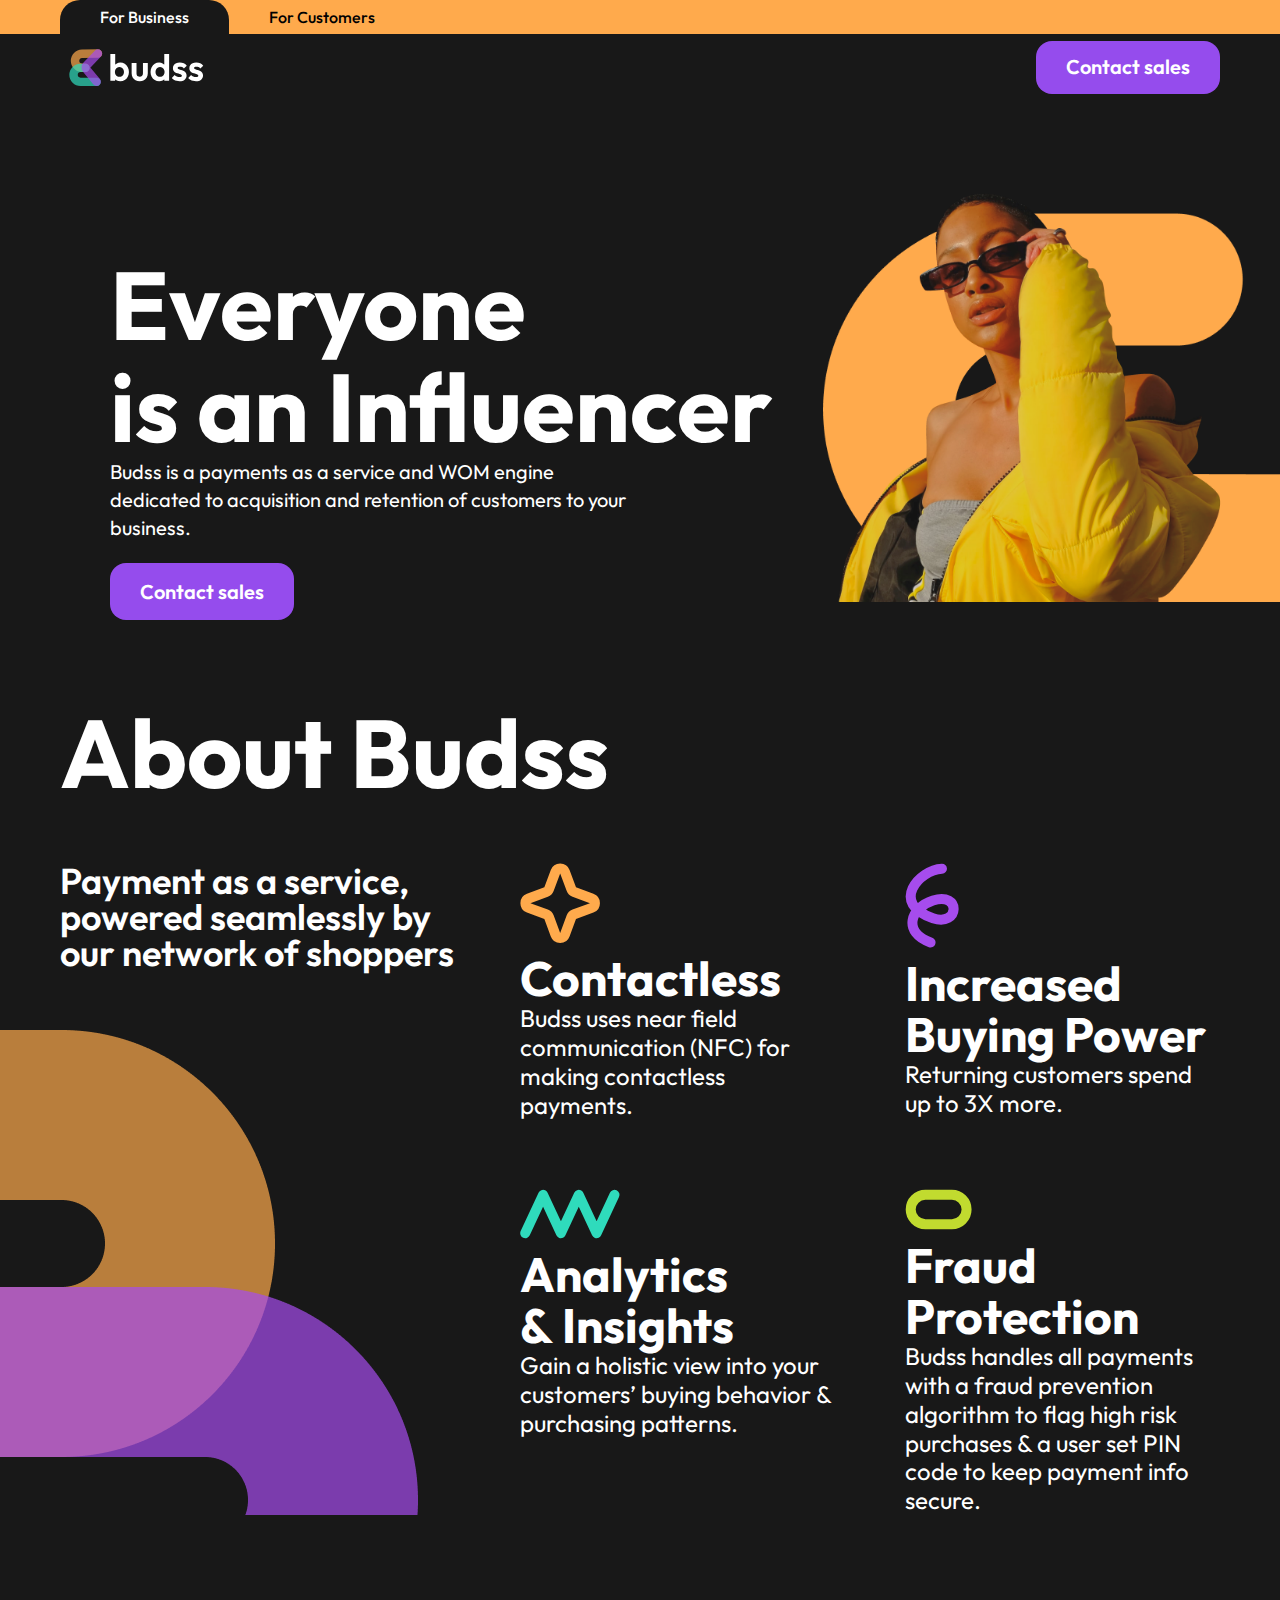
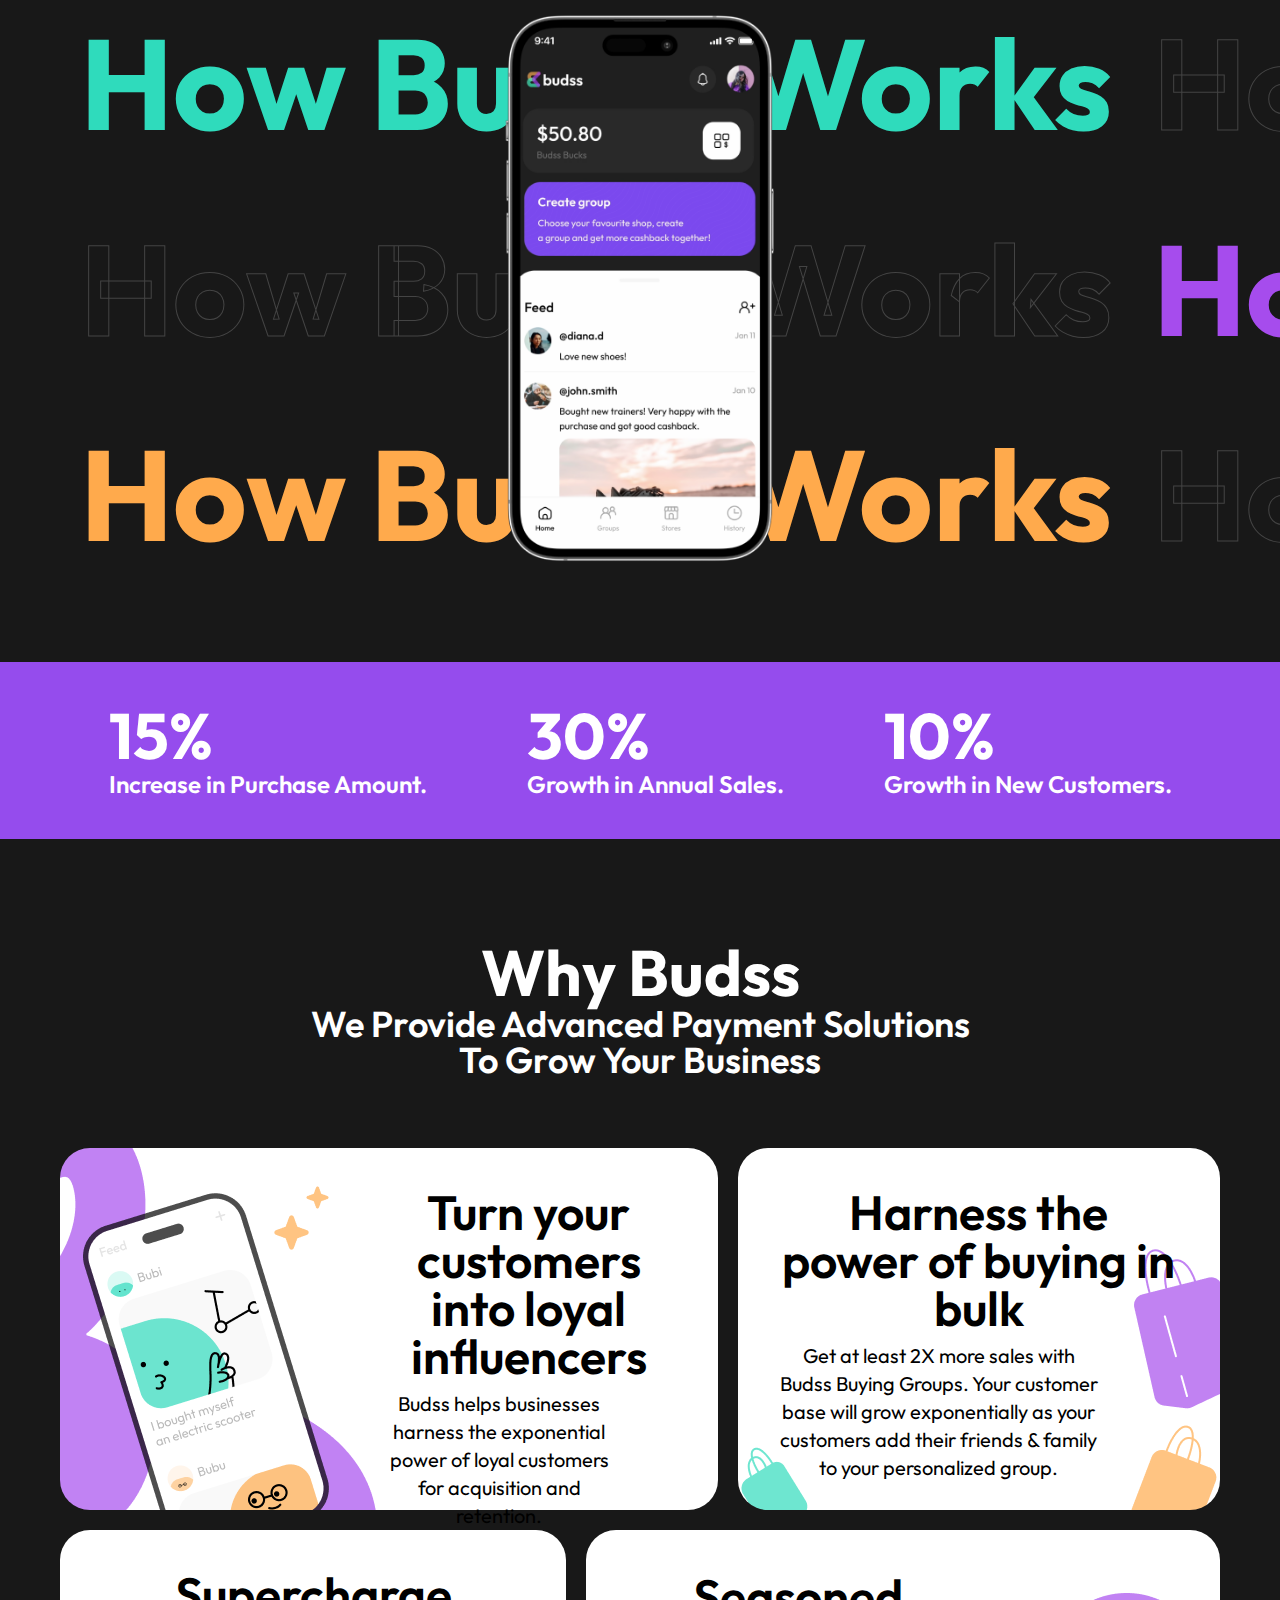
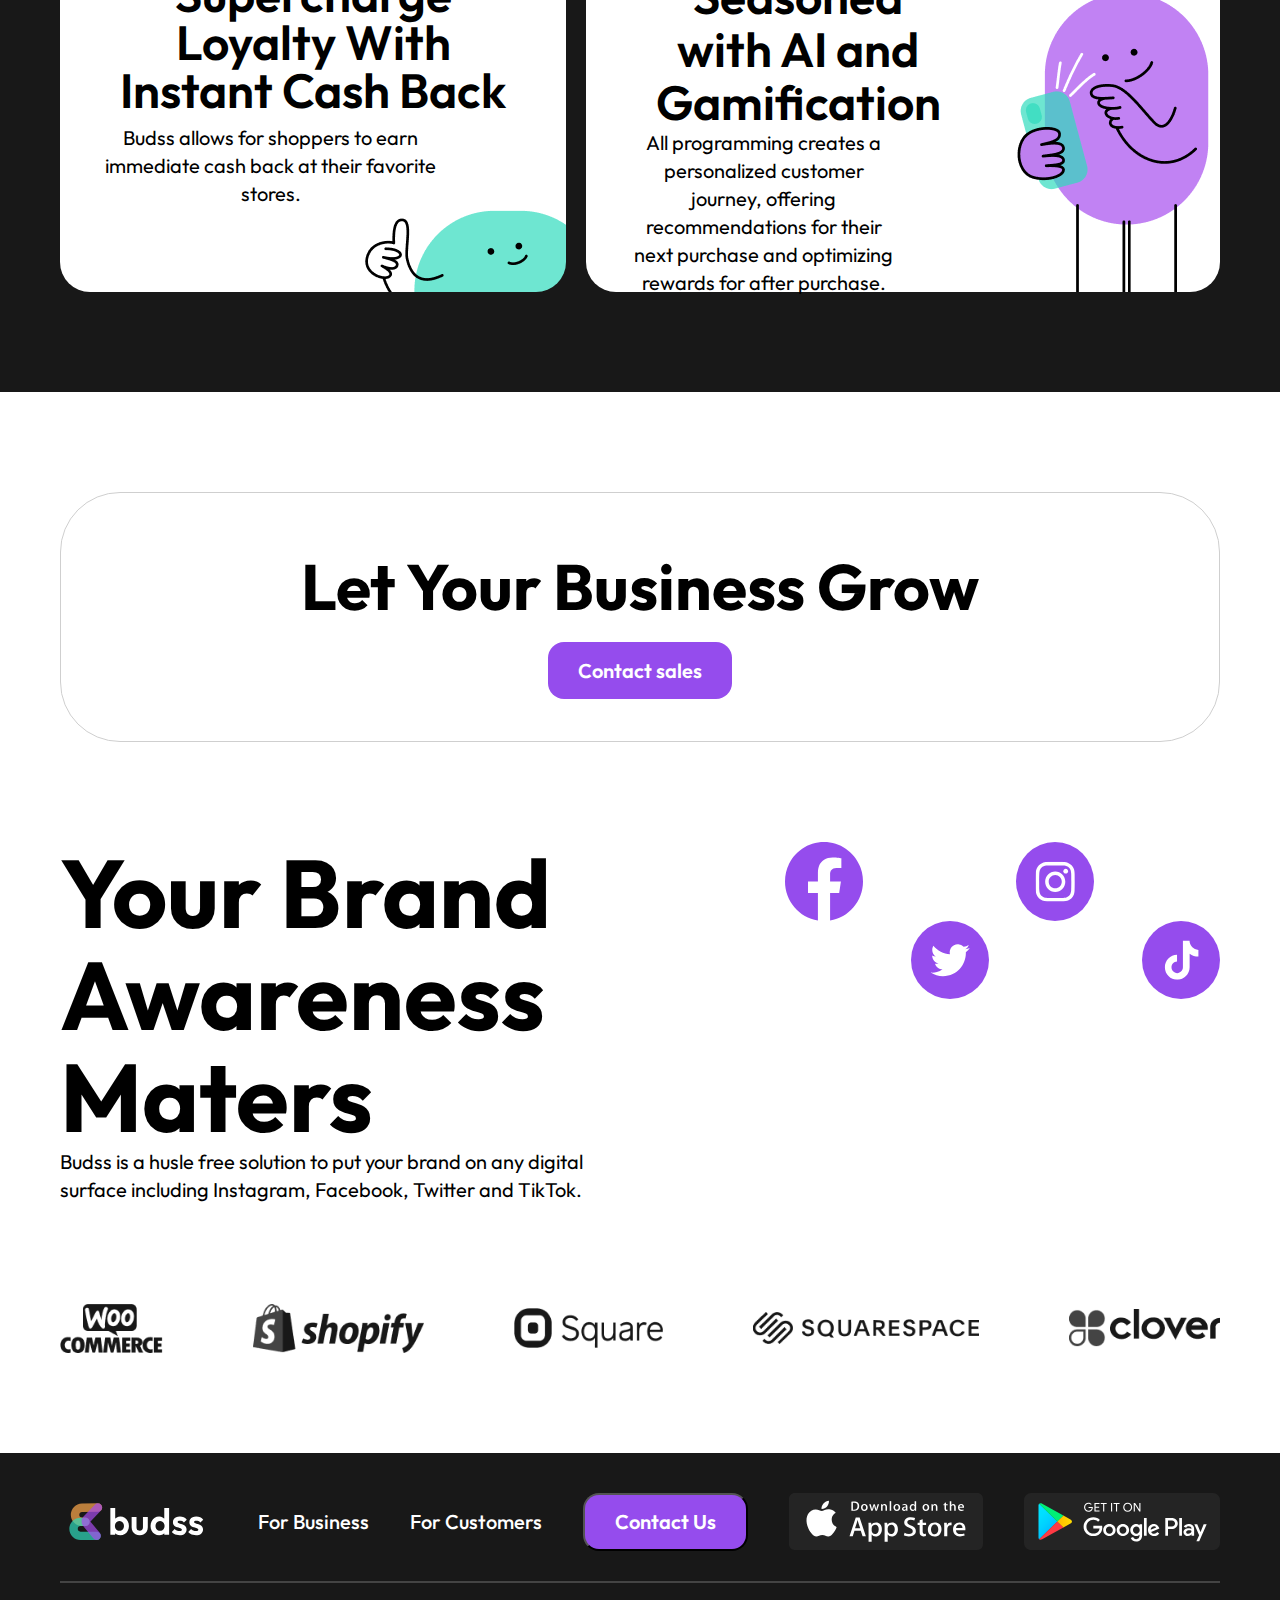
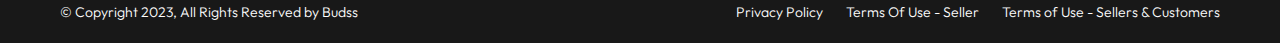
==== index.html @ 4acc4b3a "добавлена главная страница без адаптива" ====
<!DOCTYPE html>
<html lang="en">

<head>
    <meta charset="UTF-8">
    <meta name="viewport" content="width=device-width, initial-scale=1.0">
    <title>Your Website Title</title>
    <link rel="stylesheet" href="page/reset.css">
    <link rel="stylesheet" href="page/style.css">
    <link rel="stylesheet" href="page/fonts.css">
    <link href="https://fonts.googleapis.com/css2?family=Outfit:wght@400;500;600;700&display=swap" rel="stylesheet">
</head>

<body>
    <header class="header">
        <nav class="navigation-menu">
            <ul class="navigation-menu__list container">
                <li><a class="b1" href="#">For Business</a></li>
                <li><a class="b1" href="#">For Customers</a></li>
            </ul>
        </nav>
        <div class="stick-block container">
            <a class="stick-block__logo" href="#"><img src="page/icons/logo.svg" alt="logo"></a>
            <a class="button s4" href="#">Contact sales</a>
        </div>
    </header>
    <main class="main-content">
        <section class="hero container">
            <div class="hero-content">
                <h2 class="t2">Everyone is an Influencer</h2>
                <p class="s6">Budss is a payments as a service and WOM engine dedicated to acquisition and retention of
                    customers
                    to your business.</p>
                <a class="button s4" href="#">Contact sales</a>
            </div>
            <div class="hero-image">
                <img src="page/images/hero.png" alt="девушка на фоне">
            </div>
        </section>
        <section class="about container">
            <h2 class="t2">About Budss</h2>

            <div class="about__items ">
                <p class="s1">Payment as a service, powered seamlessly by our network of shoppers
                </p>
                <div class="grid-container">
                    <div class="grid-item">
                        <img src="page/icons/icon_1.svg" alt="Icon 1" />
                        <h4 class="t4">Contactless</h4>
                        <p class="s3">Budss uses near field communication (NFC) for making contactless payments.</p>
                    </div>
                    <div class="grid-item">
                        <img src="page/icons/icon_2.svg" alt="Icon 2" />
                        <h4 class="t4">Increased Buying Power</h4>
                        <p class="s3">Returning customers spend up to 3X more.</p>
                    </div>
                    <div class="grid-item">
                        <img src="page/icons/icon_3.svg" alt="Icon 3" />
                        <h4 class="t4">Analytics & Insights</h4>
                        <p class="s3">Gain a holistic view into your customers’ buying behavior & purchasing patterns.
                        </p>
                    </div>
                    <div class="grid-item">
                        <img src="page/icons/icon_4.svg" alt="Icon 4" />
                        <h4 class="t4">Fraud Protection</h4>
                        <p class="s3">Budss handles all payments with a fraud prevention algorithm to flag high risk
                            purchases & a
                            user set PIN code to keep
                            payment info secure.</p>
                    </div>
                </div>

            </div>

        </section>
        <section class="scroller container">
            <img class="scroller__img" src="page/images/phone.png" alt="phone">
            <div class="horizontal-scrolling-items right">
                <p class="horizontal-scrolling-items__item scroller-first-color t1">
                    How Budss Works
                </p>
                <p class="horizontal-scrolling-items__item scroller-transparent  t1">
                    How Budss Works
                </p>

            </div>
            <div class="horizontal-scrolling-items left">
                <p class="horizontal-scrolling-items__item scroller-transparent  t1">
                    How Budss Works
                </p>
                <p class="horizontal-scrolling-items__item scroller-second-color t1">
                    How Budss Works
                </p>


            </div>
            <div class="horizontal-scrolling-items right">
                <p class="horizontal-scrolling-items__item scroller-third-color  t1">
                    How Budss Works
                </p>
                <p class="horizontal-scrolling-items__item scroller-transparent t1">
                    How Budss Works
                </p>

            </div>
        </section>
        <section class="percent ">
            <div class="container">
                <div class="flex-container">
                    <div class="flex-item">
                        <h3 class="t3">15%</h3>
                        <span class="s2">Increase in Purchase Amount.</span>
                    </div>
                    <div class="flex-item">
                        <h3 class="t3">30%</h3>
                        <span class="s2">Growth in Annual Sales.</span>
                    </div>
                    <div class="flex-item">
                        <h3 class="t3">10%</h3>
                        <span class="s2">Growth in New Customers.</span>
                    </div>

                </div>
            </div>

        </section>
        <section class="reasons container ">
            <h3 class="t3">Why Budss</h3>
            <span class="s1">We Provide Advanced Payment Solutions To Grow Your Business</span>
            <div class="flex-container">
                <div class="flex-item item1">
                    <h5 class="t5">Turn your customers into loyal influencers</h5>
                    <p class="s6">Budss helps businesses harness the exponential power of loyal customers for
                        acquisition and retention.</p>
                </div>
                <div class="flex-item item2">
                    <h5 class="t5">Harness the power of buying in bulk</h5>
                    <p class="s6">Get at least 2X more sales with Budss Buying Groups. Your customer base will grow
                        exponentially as your
                        customers add their friends & family to your personalized group.</p>
                </div>
            </div>
            <div class="flex-container">
                <div class="flex-item item3">
                    <h5 class="t5">Supercharge Loyalty With Instant Cash Back</h5>
                    <p class="s6">Budss allows for shoppers to earn immediate cash back at their favorite stores.</p>
                </div>
                <div class="flex-item item4">
                    <h2 class="t5">Seasoned with AI and Gamification</h2>
                    <p class="s6">All programming creates a personalized customer journey, offering recommendations for
                        their next purchase and
                        optimizing rewards for after purchase.</p>
                </div>
            </div>

        </section>
        <section class="contacts">
            <div class="container">
                <div class="contacts__title-block">
                    <h3 class="t3">Let Your Business Grow</h3>
                    <a class="button s4" href="#">Contact sales</a>
                </div>

                <div class="flex-container">
                    <div class="flex-item contacts__links-title">
                        <h2 class="t2">Your Brand Awareness Maters</h2>
                        <p class="s6">Budss is a husle free solution to put your brand on any digital surface including
                            Instagram, Facebook, Twitter and
                            TikTok.</p>
                    </div>
                    <div class="links">
                        <div class="links__top-flex">
                            <a class="links__item" href="#"><img src="page/icons/facebook.svg" alt="facebook"></a>
                            <a class="links__item" href="#"><img src="page/icons/instagramm.svg" alt="instagramm"></a>
                        </div>
                        <div class="links__bottom-flex">
                            <a class="links__item" href="#"><img src="page/icons/twitter.svg" alt="twitter"></a>
                            <a class="links__item" href="#"><img src="page/icons/tiktok.svg" alt="tiktok"></a>
                        </div>
                    </div>
                </div>
                <div class="companies">
                    <a class="flex-item " href="#"><img src="page/icons/woo_comerce.png" alt="woo_comerce"></a>
                    <a class="flex-item " href="#"><img src="page/icons/shopify.png" alt="shopify"></a>
                    <a class="flex-item " href="#"><img src="page/icons/square.png" alt="square"></a>
                    <a class="flex-item " href="#"><img src="page/icons/squarespace.png" alt="squarespace"></a>
                    <a class="flex-item " href="#"><img src="page/icons/clover.png" alt="clover"></a>
                </div>

            </div>


        </section>

    </main>

    <footer class="footer ">
        <div class="container">
            <div class="footer-top">
                <a class="stick-block__logo" href="#"><img src="page/icons/logo.svg" alt="logo"></a>
                <a href="#" class="s5">For Business</a>
                <a href="#" class="s5">For Customers</a>
                <button class="button s4">Contact Us</button>
                <a href="https://www.apple.com/app-store/" class="app-link">
                    <img src="page/icons/appstore.svg" alt="App Store">
                </a>
                <a href="https://play.google.com" class="app-link">
                    <img src="page/icons/googleplay.svg" alt="Google Play">
                </a>

            </div>
            <div class="footer-bottom">
                <div class="copyright b5">
                    © Copyright 2023, All Rights Reserved by Budss
                </div>
                <div class="legal-links">
                    <a class="b6" href="/privacy-policy" class="footer-link">Privacy Policy</a>
                    <a class="b6" href="/terms-of-use-seller" class="footer-link">Terms Of Use - Seller</a>
                    <a class="b6" href="/terms-of-use-sellers-customers" class="footer-link">Terms of Use - Sellers &
                        Customers</a>
                </div>
            </div>
        </div>

    </footer>

    <script src="page/script.js"></script>
</body>

</html>
---- page/style.css ----
:root {
    --main-color: #181818;
    --header-bg-color: #FFAA4C;
    --white: #FFFFFF;
    --black: #000000;
    --pink: #954CED;
    --border: #444444;
    --word1: #2FDBBC;
    --word2: #A64CED;
    --word3: #FFAA4C;
    --border-bottom: #CFCFCF;
    --footer-link:#B9B9B9;
}

body {
    font-family: 'Outfit', sans-serif;
    background-color: var(--main-color);
    color: var(--white);
}
a{
    color: inherit;
}



.container {
    padding: 0 60px;
    width: 100%;
    max-width: 1440px;
    margin: 0 auto;
    margin-bottom: 100px;
}

.flex-container {
    display: flex;

}

.navigation-menu {
    background-color: var(--header-bg-color);
}

.navigation-menu__list {
    display: flex;
    margin-bottom: 0;
}

.navigation-menu__list li {
    padding: 9px 40px 9px 40px;
    color: var(--black);
}

.navigation-menu__list li:first-child {
    padding: 9px 40px 9px 40px;
    border-radius: 20px 20px 0px 0px;
    background-color: var(--main-color);
    color: var(--white);
}

.button {
    padding: 16px 30px;
    border-radius: 16px;
    background-color: var(--pink);
    color: var(--white);
}

.stick-block {
    display: flex;
    justify-content: space-between;
    padding-top: 7px;
    padding-bottom: 7px;
    position: sticky;
    top: 38px;
    margin-bottom: 0;
}

.hero {
    display: flex;
    align-items: flex-end;
    justify-content: space-between;
}

.hero-content {
    max-width: 50%;
    padding-left: 50px;
    margin-top: 153px;
}

.hero-content h1 {
    margin-bottom: 20px;
}

.hero-content p {
    margin-bottom: 40px;
}

.hero-image {
    max-width: 40%;
    display: flex;
    justify-content: flex-end;
    align-items: flex-end;
    margin-right: -60px;
}

.about {
    background-image: url('/page/images/about_bg.png');
    background-position: left bottom;
    background-repeat: no-repeat;
}

.about__items {
    display: flex;
    margin-top: 60px;
    width: 100%;
    justify-content: space-between;


}

.about__items p {
    display: block;
    max-width: 397px;
    width: 100%;
    height: 100%;
}

.grid-container {
    display: grid;
    grid-template-columns: 1fr 1fr;
    grid-template-rows: auto auto;
    gap: 70px;
    max-width: 700px;
}


.grid-item h3 {
    margin-bottom: 20px;
}

.grid-item img {
    max-width: 100%;
    height: auto;
    margin-bottom: 10px;
}


/* Scroller */
@keyframes infiniteScrollRight {
    from {
        transform: translateX(0);
    }

    to {
        transform: translateX(-50%);
        
    }
}

@keyframes infiniteScrollLeft {
    from {
        transform: translateX(-50%);
    }

    to {
        transform: translateX(0);
    }
}

.scroller {
    overflow: hidden;
    width: 100%;
    position: relative;
    height: 100%;
}

.scroller div:not(:last-child) {
    margin-bottom: 70px;
}

.scroller__img {
    position: absolute;
    top: 50%;
    left: 50%;
    z-index: 1;
    transform: translate(-50%, -50%);
    height: 100%;
}

.horizontal-scrolling-items {
    display: flex;
    align-items: center;
    animation-timing-function: linear;
    animation-iteration-count: infinite;
    white-space: nowrap;

}

.horizontal-scrolling-items.right {
    animation-name: infiniteScrollRight;
}

.horizontal-scrolling-items.left {
    animation-name: infiniteScrollLeft;
}

.horizontal-scrolling-items__item {
    text-align: center;
    padding: 0 20px;
}

.scroller-first-color {
    color: var(--word1);
}

.scroller-second-color {
    color: var(--word2);
}

.scroller-third-color {
    color: var(--word3);
}

.scroller-transparent {
    color: transparent;
    /* на данный моммент есть проблема с обводкой из за шрифта*/
    -webkit-text-stroke: 1px var(--border);
}

/*Percent*/
.percent {
    background-color: var(--pink);
}

.percent h3 {}

.percent .flex-container {
    justify-content: center;
    padding-top: 40px;
    padding-bottom: 40px;
}

.percent .flex-item {
    width: max-content;

}

.percent .flex-item:not(:last-child) {
    margin-right: 100px;
}

/*reasons*/
.reasons {
    text-align: center;
}

.reasons .s1 {
    display: inline-block;
    max-width: 664px;
    margin-bottom: 70px;
}

.reasons .flex-container {
    width: 100%;
    max-width: 100%;
    gap: 20px;
    color: var(--black);
    margin-bottom: 20px;
}

.reasons .flex-item {
    border-radius: 30px;
    background-color: var(--white);
    width: 100%;
    padding: 40px;
}

.flex-item h5 {
    margin-bottom: 10px;
}

.flex-item p {
    max-width: 80%;
}

.reasons .item1 {
    max-height: 362px;
    padding-left: 320px;
    background-image: url('/page/images/reason_1.png');
    background-position: left bottom;
    background-repeat: no-repeat;
}

.reasons .item2 {
    max-height: 362px;

    background-image: url('/page/images/reason_2-1.png'), url('/page/images/reason_2-2.png'), url('/page/images/reason_2-3.png');
    background-position: bottom left, bottom right, center right;
    background-repeat: no-repeat;
}

.reasons .item3 {
    max-height: 362px;

    background-image: url('/page/images/reason_3.png');
    background-position: right bottom;
    background-repeat: no-repeat;
}

.reasons .item4 {
    max-height: 362px;
    padding-right: 250px;
    background-image: url('/page/images/reason_4.png');
    background-position: right bottom;
    background-repeat: no-repeat;
}

/*Contacts*/
.contacts {
    display: flex;
    flex-direction: column;
    background-color: var(--white);
    text-align: center;
    color: var(--black);

}
.contacts__title-block  {
    padding-top: 60px;
    padding-bottom: 60px;
    border: 1px solid var(--border-bottom);
    border-radius: 60px;
    margin-top: 100px;
    margin-bottom: 100px;
}
.contacts__title-block h3 {
    margin-bottom: 40px;
}
.contacts__links-title{
    text-align: left;
    width: 100%;
    flex-grow: 1;
}


.links{
    display: flex;
    flex-direction: column;
    width: 60%;
}

.links__top-flex, .links__bottom-flex{
    display: flex;
    width: 100%;
}
.links a {
    width: 18%;
}

.links img {
    width: 100%;
}
.links__top-flex a:first-child{
   margin-right: 35%;
}
.links__bottom-flex  {
    justify-content: end;
}
.links__bottom-flex a:last-child {
    margin-left: 35%;
}
.companies{
    margin-top: 100px;
    display: flex;
   align-items: center;
}
.companies a:not(:last-child){
   margin-right: 90px;
}

/*footer*/
.footer {
    padding-top: 40px;
}
.footer .container{
    margin-bottom: 21px;
}

.footer-top,
.footer-bottom {
    display: flex;
    justify-content: space-between;
    align-items: center;
}

.footer-top {
    padding-bottom: 30px;
    border-bottom: 2px solid var(--border);
    margin-bottom: 20px;
}


.footer-link {
    margin: 0 10px;
    text-decoration: underline;
    color: var(--footer-link);
}


.app-link img {
   
  
}

.footer-bottom {
    align-items: center;
}

.legal-links a {
    margin-left: 20px;
}
---- page/fonts.css ----
.t1 {
    font-size: 128px;
    font-weight: 700;
    line-height: 106%;
}

.t2 {
    font-size: 96px;
    font-weight: 700;
    line-height: 106%;
}

.t3 {
    font-size: 64px;
    font-weight: 700;
    line-height: 106%;
}

.t4 {
    font-size: 48px;
    font-weight: 700;
    line-height: 106%;
}

.t5 {
    font-size: 48px;
    font-weight: 600;
}
.t6 {
    font-size: 40px;
    font-weight: 700;
    line-height: 106%;
}
.t7 {
    font-size: 32px;
    font-weight: 700;
    line-height: 106%;
}

.s1 {
    font-size: 36px;
    font-weight: 600;
}

.s2 {
    font-size: 24px;
    font-weight: 600;
    line-height: 120%;
}
.s3 {
    font-size: 24px;
    font-weight: 400;
    line-height: 120%;
}
.s4 {
    font-size: 20px;
    font-weight: 600;
}
.s5 {
    font-size: 20px;
    font-weight: 500;
}

.s6 {
    font-size: 20px;
    font-weight: 400;
    line-height: 140%;
}
.s7 {
    font-size: 20px;
    font-weight: 300;
    line-height: 140%;
}
.b1 {
    font-size: 16px;
    font-weight: 500;
}

.b2 {
    font-size: 16px;
    font-weight: 400;
}

.b3 {
    font-size: 14px;
    font-weight: 500;
    line-height: 22px;
}

.b4 {
    font-size: 14px;
    font-weight: 400;
    line-height: 22px;
}

.b5 {
    font-size: 14px;
    font-weight: 300;
    line-height: 140%;
}

.b6 {
    font-size: 14px;
    font-weight: 300;
    line-height: 140%;
}

.b7 {
    font-size: 12px;
    font-weight: 400;
    line-height: 20px;
}
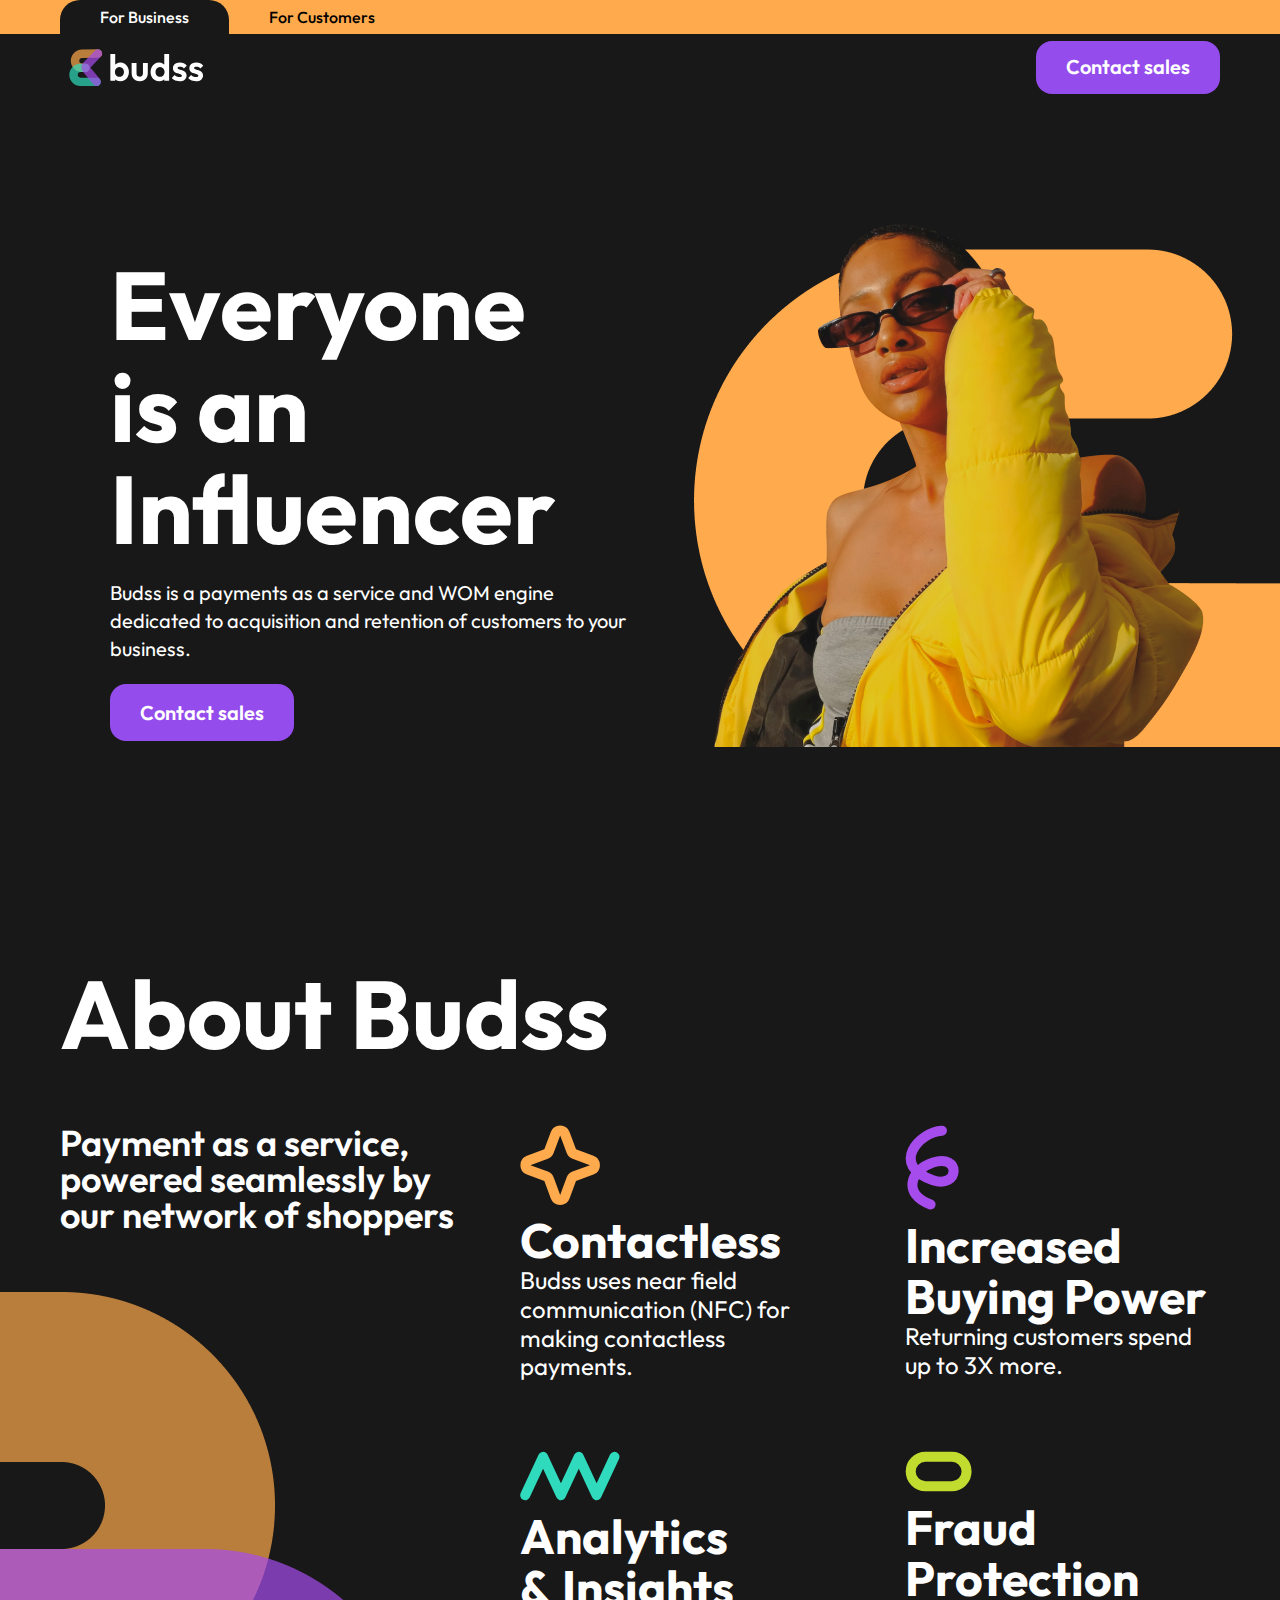
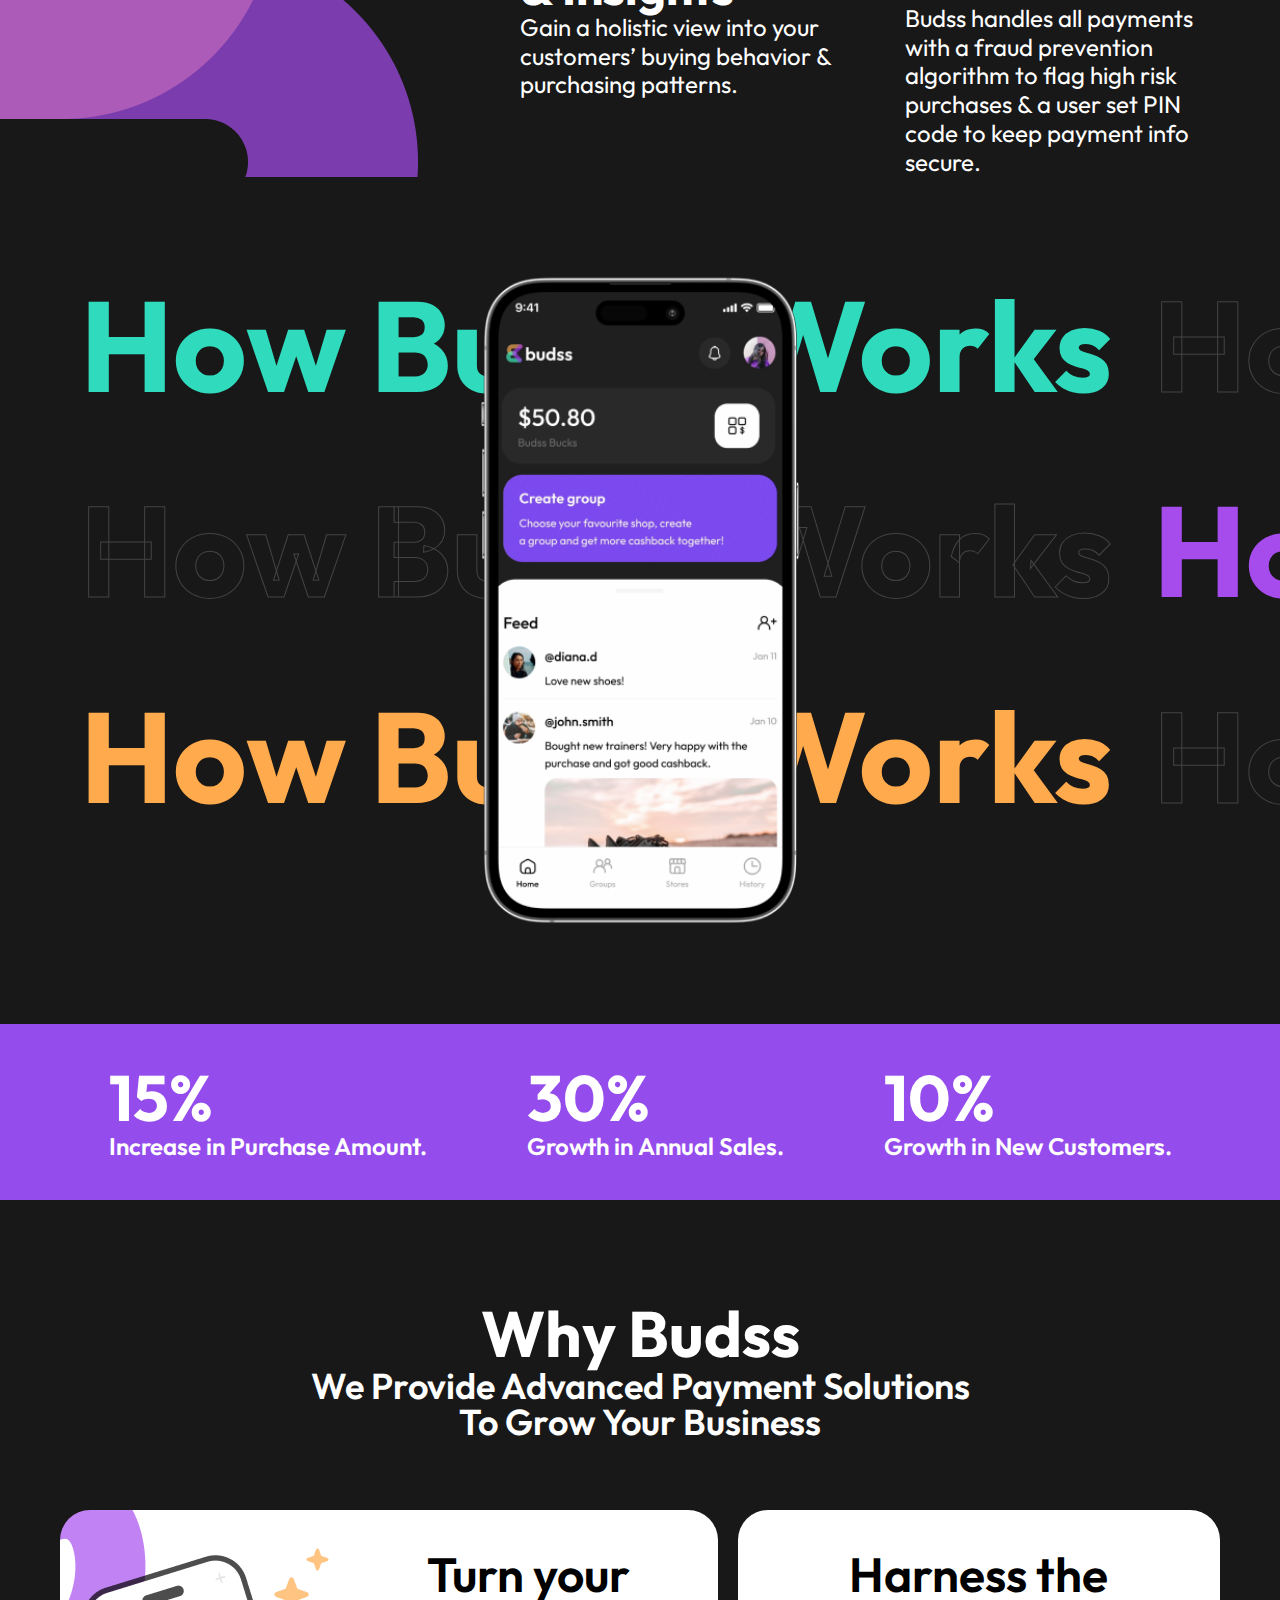
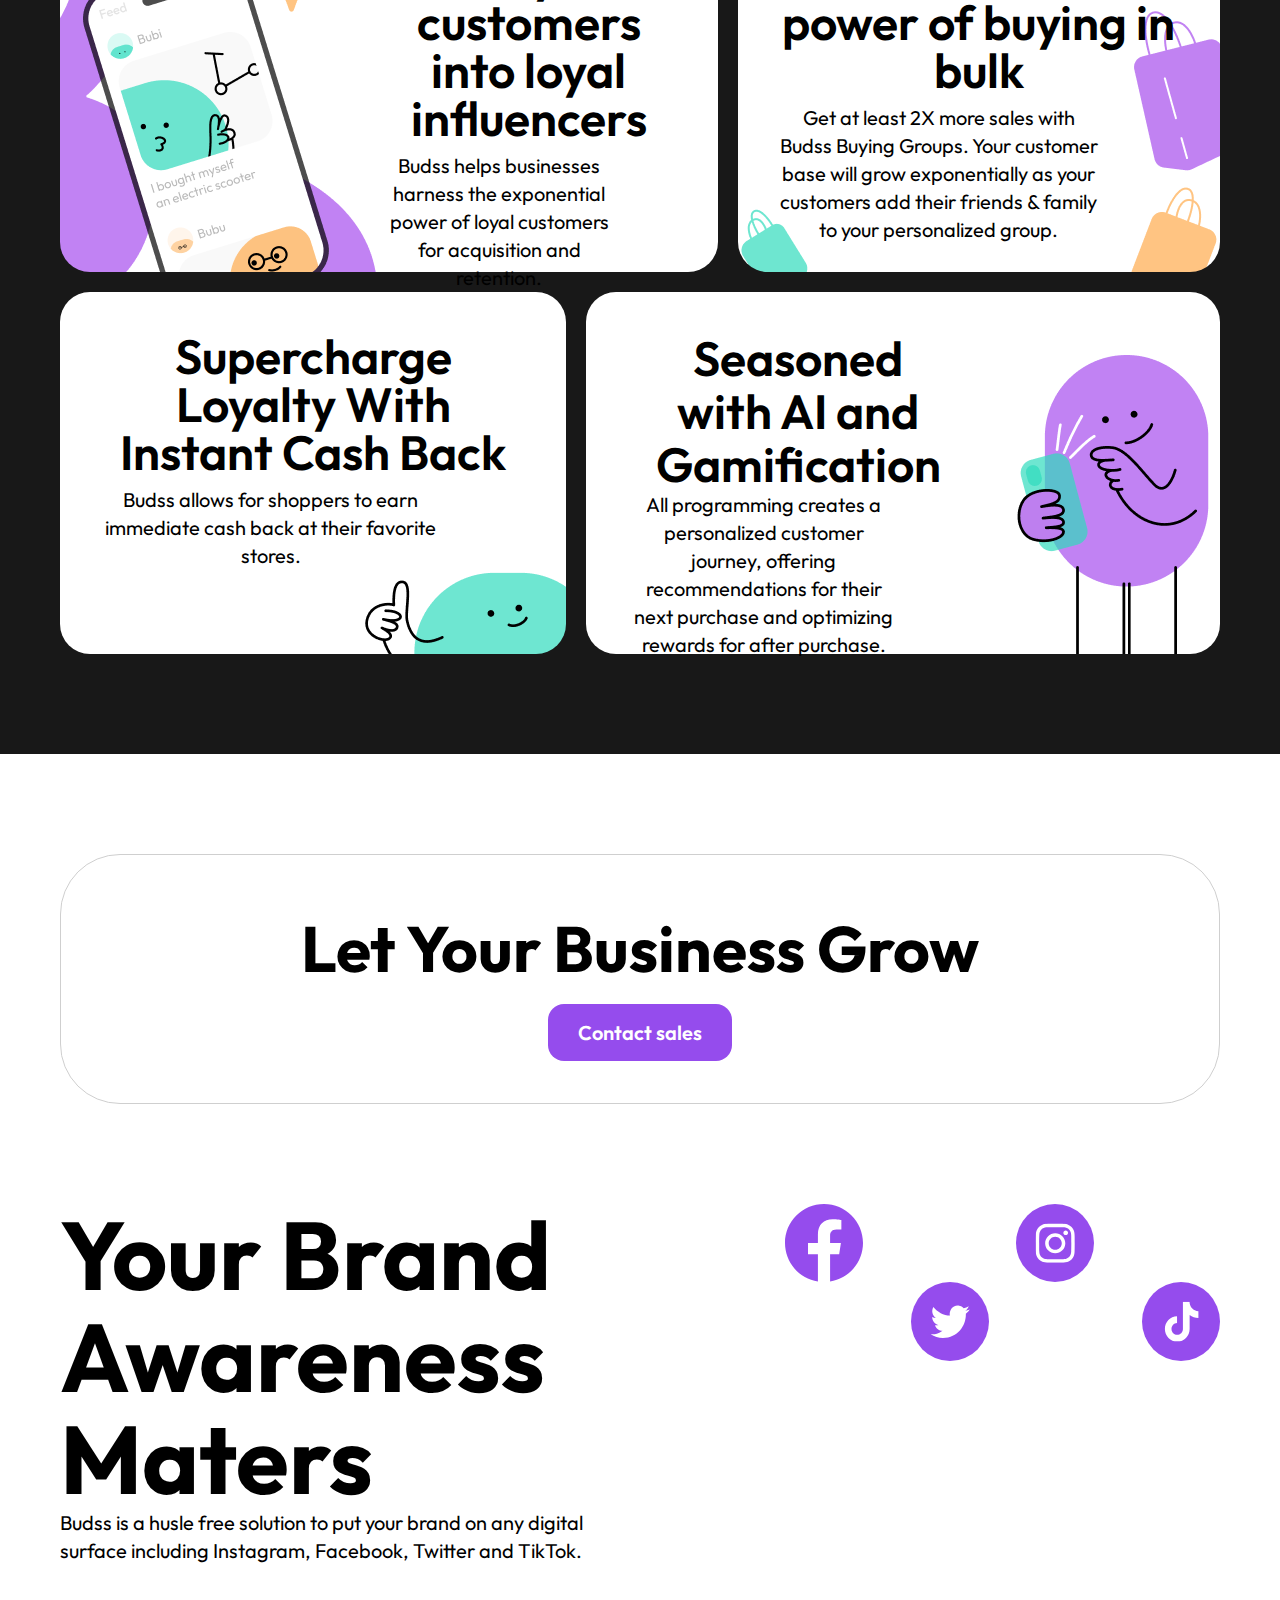
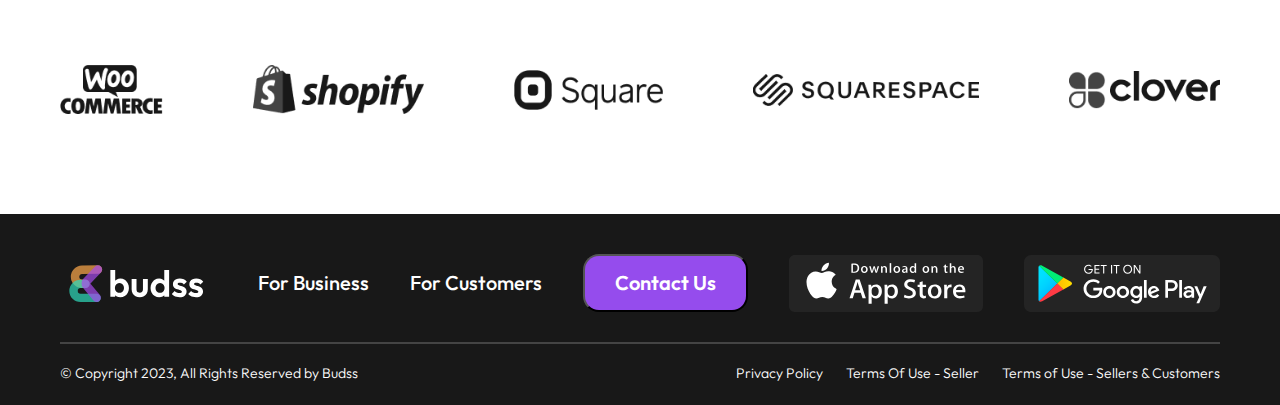
==== commit c4adc791: "добавлен адаптив" ====
--- a/index.html
+++ b/index.html
@@ -8,26 +8,30 @@
     <link rel="stylesheet" href="page/reset.css">
     <link rel="stylesheet" href="page/style.css">
     <link rel="stylesheet" href="page/fonts.css">
+    <link rel="stylesheet" href="page/media.css">
     <link href="https://fonts.googleapis.com/css2?family=Outfit:wght@400;500;600;700&display=swap" rel="stylesheet">
 </head>
 
 <body>
+    <nav class="navigation-menu">
+        <ul class="navigation-menu__list container">
+            <li><a class="b1" href="#">For Business</a></li>
+            <li><a class="b1" href="#">For Customers</a></li>
+        </ul>
+    </nav>
     <header class="header">
-        <nav class="navigation-menu">
-            <ul class="navigation-menu__list container">
-                <li><a class="b1" href="#">For Business</a></li>
-                <li><a class="b1" href="#">For Customers</a></li>
-            </ul>
-        </nav>
         <div class="stick-block container">
             <a class="stick-block__logo" href="#"><img src="page/icons/logo.svg" alt="logo"></a>
-            <a class="button s4" href="#">Contact sales</a>
+            <a class=" desktop-button button s4" href="#">Contact sales</a>
+            <button class="burger-btn mobile-button" aria-label="Toggle navigation">
+                <img src="page/icons/Burger.svg" alt="Menu">
+            </button>
         </div>
     </header>
     <main class="main-content">
         <section class="hero container">
             <div class="hero-content">
-                <h2 class="t2">Everyone is an Influencer</h2>
+                <h2 class="t2">Everyone is an Influencer</h2>
                 <p class="s6">Budss is a payments as a service and WOM engine dedicated to acquisition and retention of
                     customers
                     to your business.</p>
@@ -73,36 +77,39 @@
             </div>
 
         </section>
-        <section class="scroller container">
-            <img class="scroller__img" src="page/images/phone.png" alt="phone">
-            <div class="horizontal-scrolling-items right">
-                <p class="horizontal-scrolling-items__item scroller-first-color t1">
-                    How Budss Works
-                </p>
-                <p class="horizontal-scrolling-items__item scroller-transparent  t1">
-                    How Budss Works
-                </p>
-
-            </div>
-            <div class="horizontal-scrolling-items left">
-                <p class="horizontal-scrolling-items__item scroller-transparent  t1">
-                    How Budss Works
-                </p>
-                <p class="horizontal-scrolling-items__item scroller-second-color t1">
-                    How Budss Works
-                </p>
-
-
-            </div>
-            <div class="horizontal-scrolling-items right">
-                <p class="horizontal-scrolling-items__item scroller-third-color  t1">
-                    How Budss Works
-                </p>
-                <p class="horizontal-scrolling-items__item scroller-transparent t1">
-                    How Budss Works
-                </p>
-
-            </div>
+        <section class="scroller ">
+            <div class="container">
+                <img class="scroller__img" src="page/images/phone.png" alt="phone">
+                <div class="horizontal-scrolling-items right">
+                    <p class="horizontal-scrolling-items__item scroller-first-color t1">
+                        How Budss Works
+                    </p>
+                    <p class="horizontal-scrolling-items__item scroller-transparent  t1">
+                        How Budss Works
+                    </p>
+
+                </div>
+                <div class="horizontal-scrolling-items left">
+                    <p class="horizontal-scrolling-items__item scroller-transparent  t1">
+                        How Budss Works
+                    </p>
+                    <p class="horizontal-scrolling-items__item scroller-second-color t1">
+                        How Budss Works
+                    </p>
+
+
+                </div>
+                <div class="horizontal-scrolling-items right">
+                    <p class="horizontal-scrolling-items__item scroller-third-color  t1">
+                        How Budss Works
+                    </p>
+                    <p class="horizontal-scrolling-items__item scroller-transparent t1">
+                        How Budss Works
+                    </p>
+
+                </div>
+            </div>
+
         </section>
         <section class="percent ">
             <div class="container">
@@ -200,6 +207,12 @@
                 <a class="stick-block__logo" href="#"><img src="page/icons/logo.svg" alt="logo"></a>
                 <a href="#" class="s5">For Business</a>
                 <a href="#" class="s5">For Customers</a>
+                <div class="legal-links-media">
+                    <a class="b6" href="/privacy-policy" class="footer-link">Privacy Policy</a>
+                    <a class="b6" href="/terms-of-use-seller" class="footer-link">Terms Of Use - Seller</a>
+                    <a class="b6" href="/terms-of-use-sellers-customers" class="footer-link">Terms of Use - Sellers &
+                        Customers</a>
+                </div>
                 <button class="button s4">Contact Us</button>
                 <a href="https://www.apple.com/app-store/" class="app-link">
                     <img src="page/icons/appstore.svg" alt="App Store">
--- a/page/style.css
+++ b/page/style.css
@@ -9,7 +9,7 @@
     --word2: #A64CED;
     --word3: #FFAA4C;
     --border-bottom: #CFCFCF;
-    --footer-link:#B9B9B9;
+    --footer-link: #B9B9B9;
 }
 
 body {
@@ -17,7 +17,8 @@
     background-color: var(--main-color);
     color: var(--white);
 }
-a{
+
+a {
     color: inherit;
 }
 
@@ -64,19 +65,28 @@
     color: var(--white);
 }
 
-.stick-block {
-    display: flex;
-    justify-content: space-between;
+.header {
     padding-top: 7px;
     padding-bottom: 7px;
     position: sticky;
-    top: 38px;
+    top: 0;
+    background-color: inherit;
     margin-bottom: 0;
+  
+}
+.header .container {
+    margin-bottom: 0;
+
+}
+
+.stick-block {
+    display: flex;
+    justify-content: space-between;
 }
 
 .hero {
     display: flex;
-    align-items: flex-end;
+    align-items:center;
     justify-content: space-between;
 }
 
@@ -84,10 +94,12 @@
     max-width: 50%;
     padding-left: 50px;
     margin-top: 153px;
-}
-
-.hero-content h1 {
+    margin-bottom: 140px;
+}
+
+.hero-content h2 {
     margin-bottom: 20px;
+
 }
 
 .hero-content p {
@@ -95,10 +107,7 @@
 }
 
 .hero-image {
-    max-width: 40%;
-    display: flex;
-    justify-content: flex-end;
-    align-items: flex-end;
+
     margin-right: -60px;
 }
 
@@ -113,8 +122,6 @@
     margin-top: 60px;
     width: 100%;
     justify-content: space-between;
-
-
 }
 
 .about__items p {
@@ -152,7 +159,7 @@
 
     to {
         transform: translateX(-50%);
-        
+
     }
 }
 
@@ -171,6 +178,7 @@
     width: 100%;
     position: relative;
     height: 100%;
+    margin-bottom: 100px;
 }
 
 .scroller div:not(:last-child) {
@@ -323,7 +331,8 @@
     color: var(--black);
 
 }
-.contacts__title-block  {
+
+.contacts__title-block {
     padding-top: 60px;
     padding-bottom: 60px;
     border: 1px solid var(--border-bottom);
@@ -331,26 +340,30 @@
     margin-top: 100px;
     margin-bottom: 100px;
 }
+
 .contacts__title-block h3 {
     margin-bottom: 40px;
 }
-.contacts__links-title{
+
+.contacts__links-title {
     text-align: left;
     width: 100%;
     flex-grow: 1;
 }
 
 
-.links{
+.links {
     display: flex;
     flex-direction: column;
     width: 60%;
 }
 
-.links__top-flex, .links__bottom-flex{
-    display: flex;
-    width: 100%;
-}
+.links__top-flex,
+.links__bottom-flex {
+    display: flex;
+    width: 100%;
+}
+
 .links a {
     width: 18%;
 }
@@ -358,29 +371,35 @@
 .links img {
     width: 100%;
 }
-.links__top-flex a:first-child{
-   margin-right: 35%;
-}
-.links__bottom-flex  {
+
+.links__top-flex a:first-child {
+    margin-right: 35%;
+}
+
+.links__bottom-flex {
     justify-content: end;
 }
+
 .links__bottom-flex a:last-child {
     margin-left: 35%;
 }
-.companies{
+
+.companies {
     margin-top: 100px;
     display: flex;
-   align-items: center;
-}
-.companies a:not(:last-child){
-   margin-right: 90px;
+    align-items: center;
+}
+
+.companies a:not(:last-child) {
+    margin-right: 90px;
 }
 
 /*footer*/
 .footer {
     padding-top: 40px;
 }
-.footer .container{
+
+.footer .container {
     margin-bottom: 21px;
 }
 
@@ -405,10 +424,7 @@
 }
 
 
-.app-link img {
-   
-  
-}
+.app-link img {}
 
 .footer-bottom {
     align-items: center;
@@ -417,4 +433,6 @@
 .legal-links a {
     margin-left: 20px;
 }
-
+.legal-links-media {
+    display: none;
+}--- a/page/fonts.css
+++ b/page/fonts.css
@@ -26,11 +26,13 @@
     font-size: 48px;
     font-weight: 600;
 }
+
 .t6 {
     font-size: 40px;
     font-weight: 700;
     line-height: 106%;
 }
+
 .t7 {
     font-size: 32px;
     font-weight: 700;
@@ -47,15 +49,18 @@
     font-weight: 600;
     line-height: 120%;
 }
+
 .s3 {
     font-size: 24px;
     font-weight: 400;
     line-height: 120%;
 }
+
 .s4 {
     font-size: 20px;
     font-weight: 600;
 }
+
 .s5 {
     font-size: 20px;
     font-weight: 500;
@@ -66,11 +71,13 @@
     font-weight: 400;
     line-height: 140%;
 }
+
 .s7 {
     font-size: 20px;
     font-weight: 300;
     line-height: 140%;
 }
+
 .b1 {
     font-size: 16px;
     font-weight: 500;
@@ -109,4 +116,67 @@
     font-size: 12px;
     font-weight: 400;
     line-height: 20px;
+}
+
+@media (max-width: 768px) {
+    .t1 {
+        font-size: 48px;
+        font-weight: 700;
+        line-height: 106%;
+    }
+
+    .t2 {
+        font-size: 40px;
+        font-weight: 700;
+        line-height: 106%;
+    }
+
+    .t3 {
+        font-size: 40px;
+        font-weight: 700;
+        line-height: 106%;
+    }
+
+    .t4 {
+        font-size: 32px;
+        font-weight: 700;
+        line-height: 106%;
+    }
+
+    .t5 {
+        font-size: 32px;
+        font-weight: 700;
+        line-height: 106%;
+    }
+
+    .s1 {
+        font-size: 24px;
+        font-weight: 600;
+        line-height: 120%;
+    }
+
+    .s2 {
+        font-size: 20px;
+        font-weight: 600;
+    }
+
+    .s3 {
+        font-size: 16px;
+        font-weight: 400;
+    }
+
+    .s6 {
+        font-size: 16px;
+        font-weight: 400;
+    }
+
+    
+}
+@media (max-width: 1024px) {
+   
+    .b6 {
+        font-size: 20px;
+        font-weight: 500;
+        text-decoration: none;
+    }
 }--- a/page/media.css
+++ b/page/media.css
@@ -0,0 +1,254 @@
+.burger-btn {
+    display: none;
+    flex-direction: column;
+    justify-content: space-around;
+    width: 40px;
+    height: 40px;
+    background: transparent;
+    border: none;
+    cursor: pointer;
+}
+
+.burger-btn img {
+    width: 100%;
+}
+
+.burger-bar {
+    display: block;
+    width: 100%;
+    height: 3px;
+    background: var(--white);
+}
+
+.desktop-button {
+    display: block;
+
+}
+
+.mobile-button {
+    display: none;
+}
+
+/* Адаптивные стили для планшетов */
+@media (max-width: 1024px) {
+
+    .desktop-button {
+        display: none;
+    }
+
+    .mobile-button {
+        display: flex;
+    }
+
+    .navigation-menu__list.active {
+        display: flex;
+        flex-direction: column;
+        align-items: center;
+        width: 100%;
+    }
+
+    .hero {
+        flex-direction: column;
+    }
+
+    .hero-content {
+        max-width: 100%;
+        padding-left: 0;
+    }
+
+    .about__items {
+        flex-direction: column;
+        justify-content: center;
+        align-items: center;
+    }
+
+    .t2 {
+        text-align: center;
+    }
+
+    .about__items p:first-child {
+        margin-bottom: 40px;
+    }
+
+    .reasons .flex-container {
+        flex-direction: column;
+    }
+
+    .companies {
+        flex-wrap: wrap;
+        width: 100%;
+    }
+
+    .companies a:not(:last-child) {
+        margin-right: 40px;
+
+    }
+
+    .companies a img {
+        width: 100%;
+
+    }
+
+    .companies a {
+        width: 25%;
+        margin-bottom: 40px;
+    }
+
+    .contacts__title-block .button {
+        transform: translate(5%);
+        flex-direction: column;
+        width: 90%;
+    }
+
+    .contacts h2 {
+        text-align: left;
+        margin-bottom: 20px;
+    }
+
+    .contacts .flex-container {
+        flex-direction: column;
+        gap: 20px;
+    }
+
+    .links {
+        width: 100%;
+    }
+
+    .links img {
+
+        width: 64px;
+    }
+
+    img,
+    picture {
+        max-width: fit-content;
+        display: block;
+    }
+
+    .legal-links {
+        display: none;
+    }
+
+    .legal-links-media {
+        display: block;
+        display: flex;
+        flex-direction: column;
+    }
+
+    .footer-top {
+        flex-direction: column;
+        align-items: start;
+    }
+
+    .footer-top .stick-block__logo {
+        margin-bottom: 24px;
+    }
+
+    .footer-top .button {
+        margin-top: 24px;
+        margin-bottom: 40px;
+    }
+
+    .footer-top a {
+        margin-bottom: 16px;
+    }
+}
+
+/* Адаптивные стили для мобильных устройств */
+@media (max-width: 768px) {
+    .container {
+        margin-bottom: 40px;
+    }
+
+    .button {
+        display: block;
+        text-align: center;
+        width: 100%;
+    }
+
+    .desktop-button {
+        display: none;
+    }
+
+    .mobile-button {
+        display: flex;
+    }
+
+    .navigation-menu__list {
+        display: none;
+    }
+
+    .navigation-menu__list.active {
+        display: flex;
+        flex-direction: column;
+        align-items: center;
+        width: 100%;
+    }
+
+    .about {
+        background-image: none;
+    }
+
+
+
+    .about__items h4 {
+        margin-bottom: 16px;
+    }
+
+    .grid-container {
+        display: flex;
+        flex-direction: column;
+    }
+
+    .scroller {
+        height: 461px;
+    }
+
+    .percent .flex-item:not(:last-child) {
+        margin-right: 0;
+    }
+
+    .percent .flex-item {
+        display: flex;
+        align-items: center;
+        gap: 20px;
+    }
+
+    .percent .flex-container {
+        flex-direction: column;
+    }
+
+
+
+    .reasons .flex-item {
+        padding: 20px;
+        text-align: left;
+    }
+
+    .reasons .item1 {
+        padding-bottom: 220px;
+        background-size: 200px;
+    }
+
+    .reasons .item2 {
+        padding-bottom: 220px;
+        background-size: 100px;
+    }
+
+    .reasons .item3 {
+        padding-bottom: 150px;
+        background-size: 200px;
+    }
+
+    .reasons .item4 {
+        padding-bottom: 400px;
+        background-size: 150px;
+    }
+
+    .footer-top .button {
+       width: max-content;
+    }
+
+
+
+}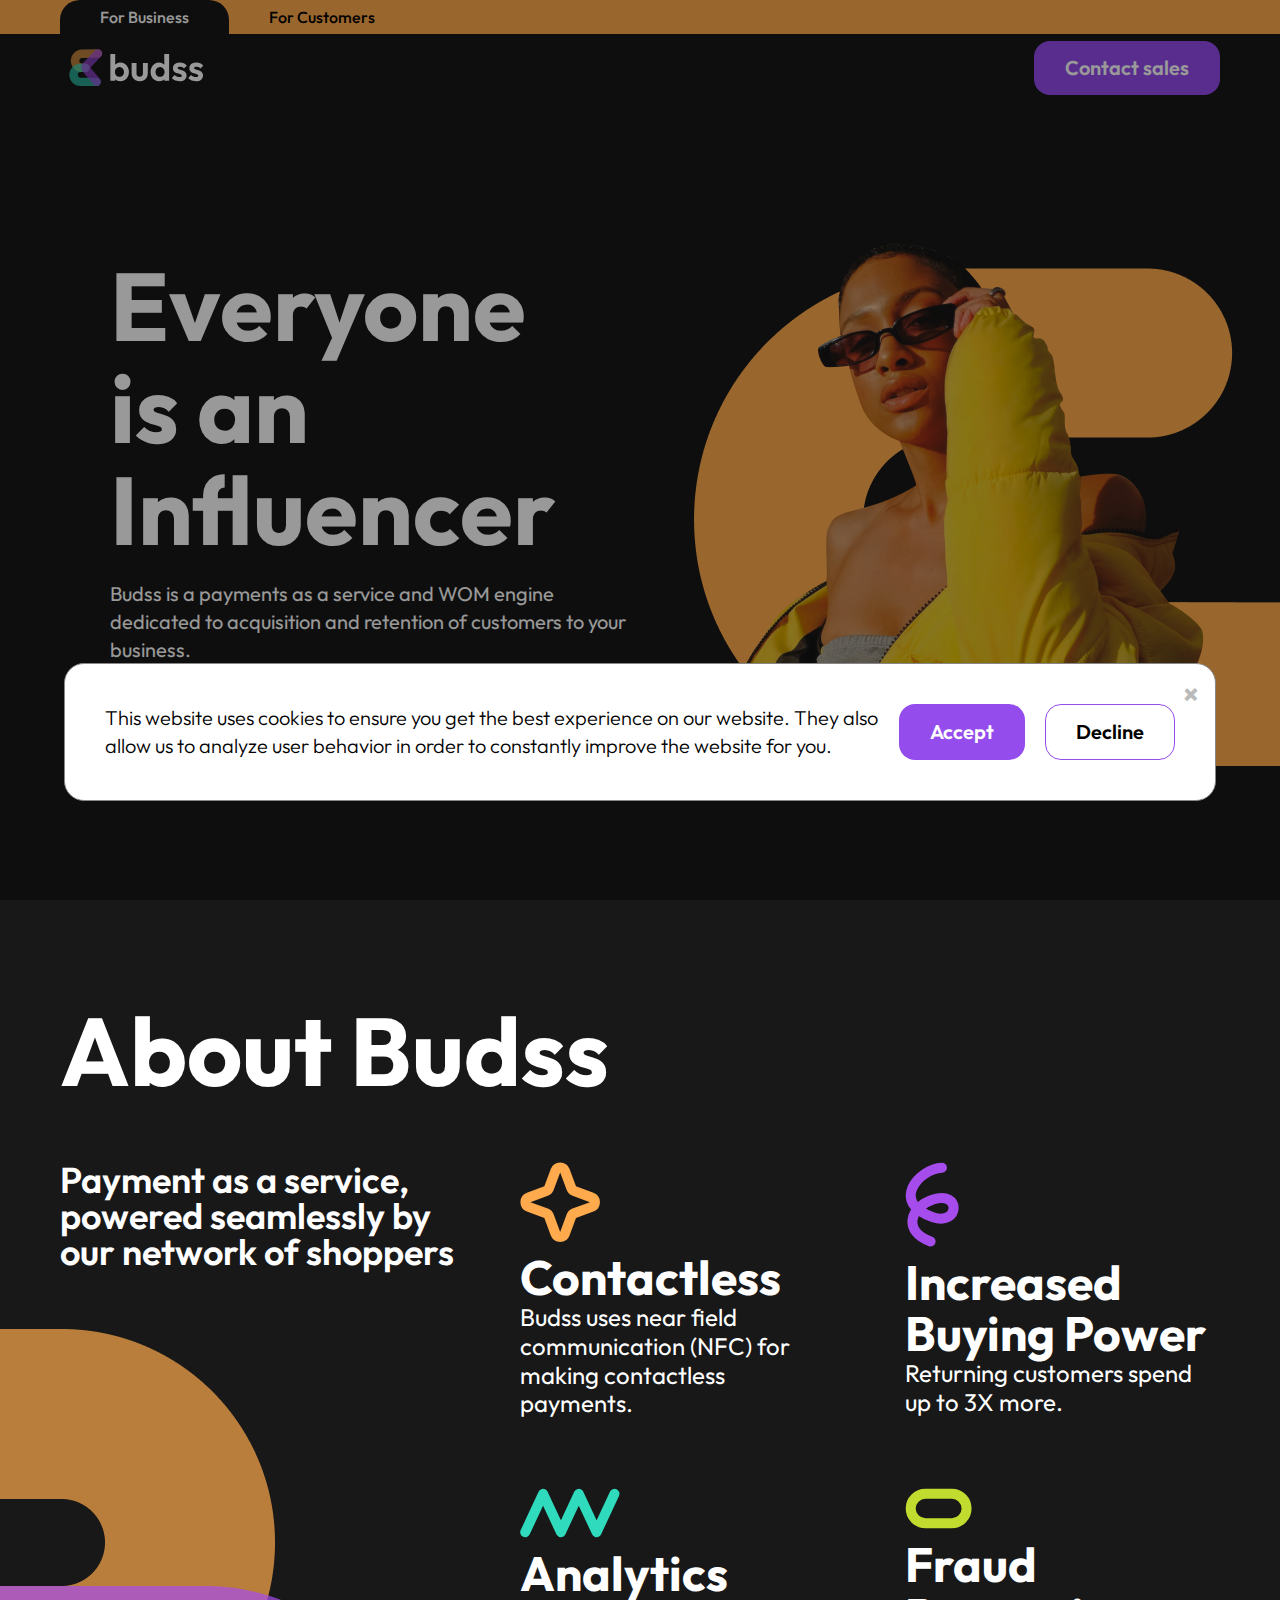
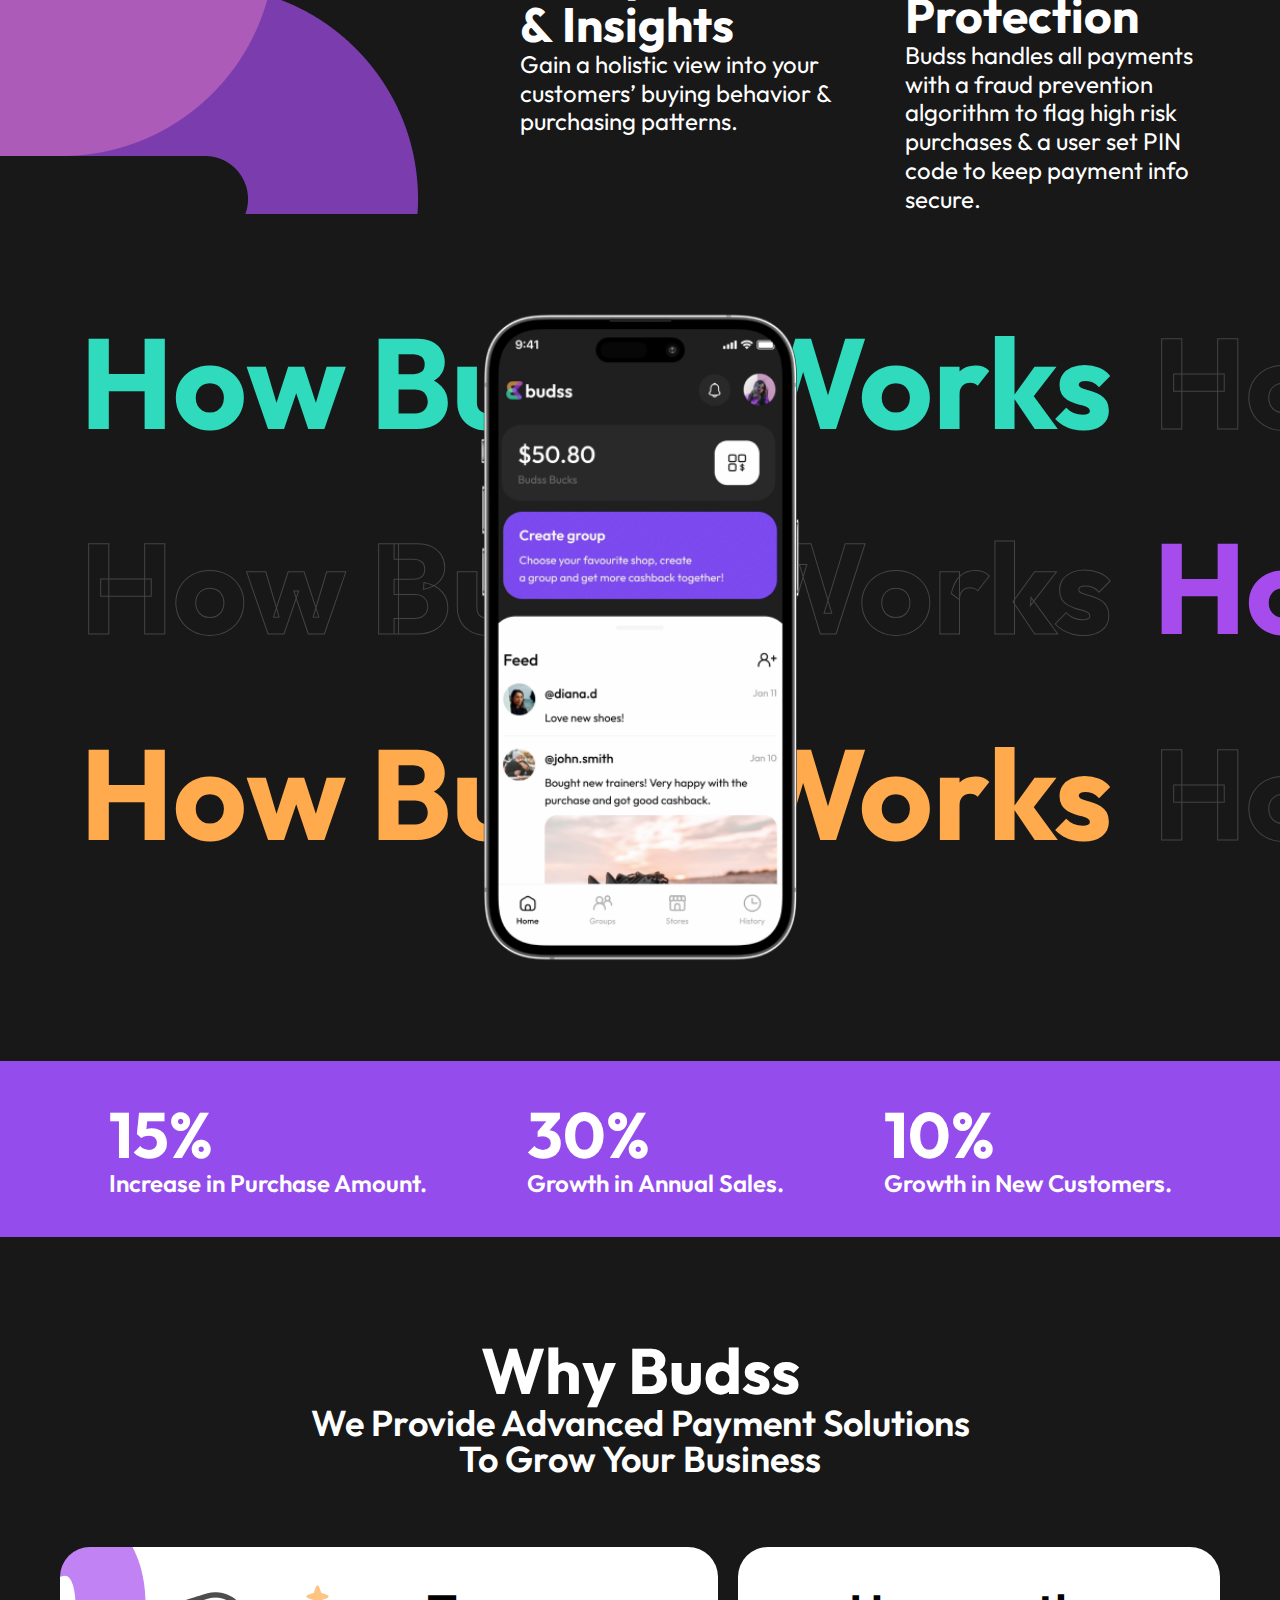
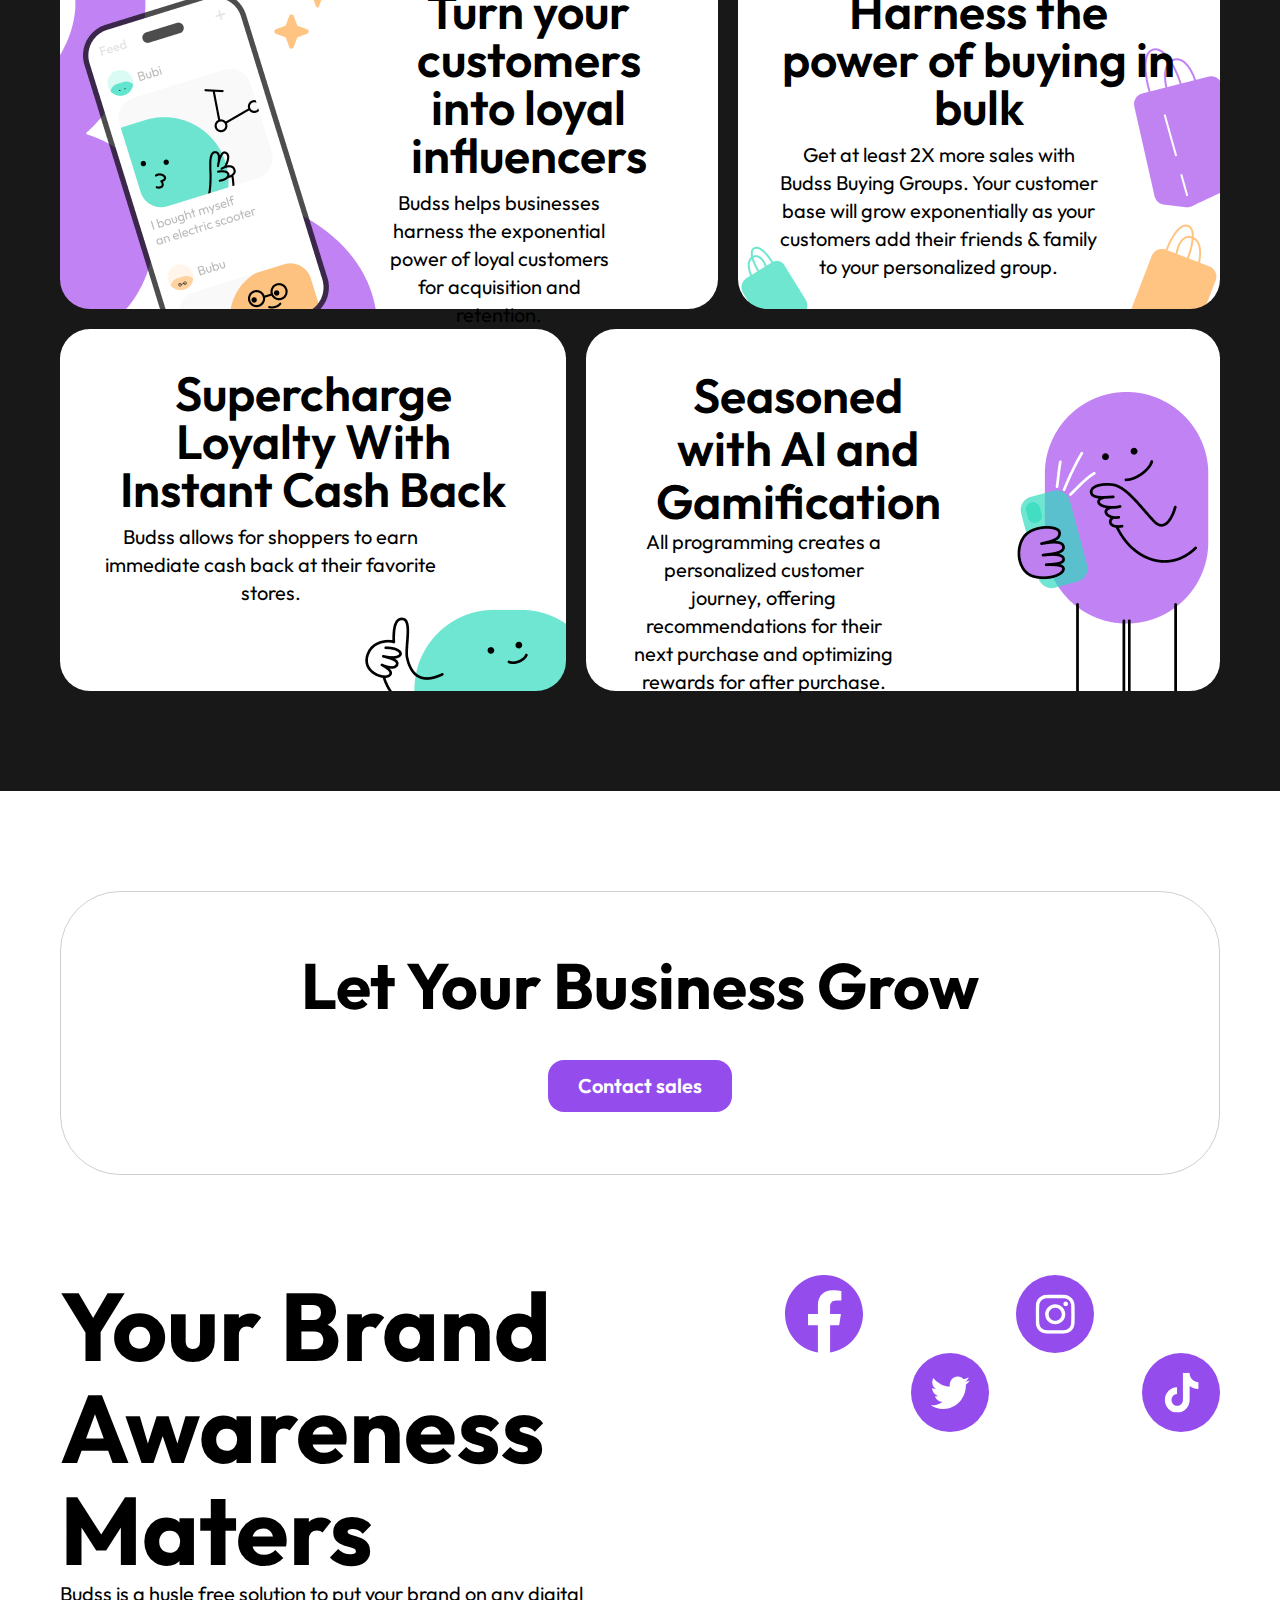
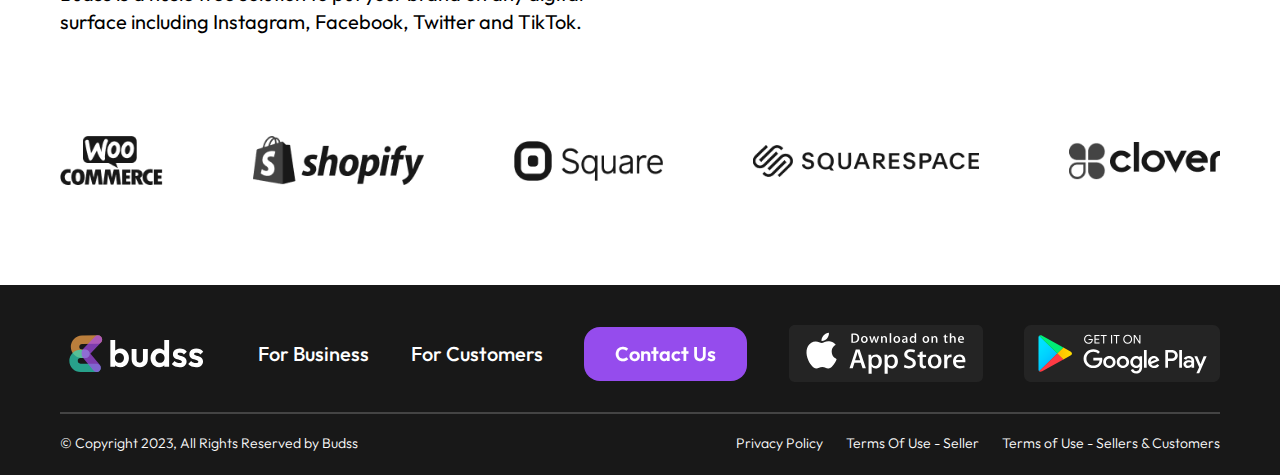
==== commit 51207447: "доделаны основные задачи по верстке" ====
--- a/index.html
+++ b/index.html
@@ -13,6 +13,67 @@
 </head>
 
 <body>
+    <div class="burger-menu">
+        <button class="close-btn" aria-label="Close menu">
+            &#10005;
+        </button>
+        <ul><li><a class="button s4 openModal " href="#">Contact sales</a></li>
+            <li><a class="s5" href="#">For Business</a></li>
+            <li><a class="s5" href="#">For Customers</a></li>
+            <li><a class="s5" href="#">Privacy Policy</a></li>
+            <li><a  class="s5" href="#">Terms Of Use - Seller</a></li>
+            <li><a class="s5" href="#">Terms of Use - Sellers & Customers</a></li>
+        </ul>
+    </div>
+    <div id="infoModal" class="modal">
+        <div class="modal-content ">
+            <span class="close">&times;</span>
+            <div class="flex-container">
+                <p class="s7">This website uses cookies to ensure you get the best experience on our website. They also
+                    allow us to
+                    analyze user
+                    behavior in order to constantly improve the website for you.</p>
+                <div class="modal-buttons">
+                    <button class="button s4 modal-button">Accept</button>
+                    <button class="button s4 modal-button white-button">Decline</button>
+                </div>
+            </div>
+
+        </div>
+    </div>
+    <div id="myModal" class="modal">
+        <div class="modal-content">
+            <span class="close">&times;</span>
+            <form id="registrationForm">
+                <label for="name"><span class="b3">Name<span class="red">*</span></span></label>
+                <input type="text" id="name" name="name">
+                <div class="error-message" id="name-error"></div>
+
+                <label for="email"><span class="b3">Email<span class="red">*</span></span></label>
+                <input type="email" id="email" name="email">
+                <div class="error-message" id="email-error"></div>
+
+                <label for="phone"><span class="b3">Phone<span class="red">*</span></span></label>
+                <input type="tel" id="phone" name="phone" placeholder=" +7 900 000 00 00 ">
+                <div class="error-message" id="phone-error"></div>
+
+                <label for="company"><span class="b3">Company</span></label>
+                <input type="text" id="company" name="company">
+                <div class="error-message" id="company-error"></div>
+
+                <label for="website"><span class="b3">Website/Store URL</span></label>
+                <input type="url" id="website" name="website">
+                <div class="error-message" id="website-error"></div>
+
+                <div>
+                    <span class="b5">By submitting this form you are agreeing to Budss’s <a class="form-link"
+                            href="#">Privacy Policy</a> and <a class="form-link" href="#">Terms of Use</a></span>
+                </div>
+
+                <button class="button s4 openModal" type="submit">Зарегистрироваться</button>
+            </form>
+        </div>
+    </div>
     <nav class="navigation-menu">
         <ul class="navigation-menu__list container">
             <li><a class="b1" href="#">For Business</a></li>
@@ -22,10 +83,11 @@
     <header class="header">
         <div class="stick-block container">
             <a class="stick-block__logo" href="#"><img src="page/icons/logo.svg" alt="logo"></a>
-            <a class=" desktop-button button s4" href="#">Contact sales</a>
+            <a  class=" desktop-button button s4 openModal" href="#">Contact sales</a>
             <button class="burger-btn mobile-button" aria-label="Toggle navigation">
                 <img src="page/icons/Burger.svg" alt="Menu">
             </button>
+           
         </div>
     </header>
     <main class="main-content">
@@ -35,7 +97,7 @@
                 <p class="s6">Budss is a payments as a service and WOM engine dedicated to acquisition and retention of
                     customers
                     to your business.</p>
-                <a class="button s4" href="#">Contact sales</a>
+                <a class="button s4 openModal" href="#">Contact sales</a>
             </div>
             <div class="hero-image">
                 <img src="page/images/hero.png" alt="девушка на фоне">
@@ -165,7 +227,7 @@
             <div class="container">
                 <div class="contacts__title-block">
                     <h3 class="t3">Let Your Business Grow</h3>
-                    <a class="button s4" href="#">Contact sales</a>
+                    <a class="button s4 secondary openModal" href="#">Contact sales</a>
                 </div>
 
                 <div class="flex-container">
@@ -213,7 +275,7 @@
                     <a class="b6" href="/terms-of-use-sellers-customers" class="footer-link">Terms of Use - Sellers &
                         Customers</a>
                 </div>
-                <button class="button s4">Contact Us</button>
+                <a class="button s4 openModal">Contact Us</a>
                 <a href="https://www.apple.com/app-store/" class="app-link">
                     <img src="page/icons/appstore.svg" alt="App Store">
                 </a>
--- a/page/style.css
+++ b/page/style.css
@@ -10,6 +10,8 @@
     --word3: #FFAA4C;
     --border-bottom: #CFCFCF;
     --footer-link: #B9B9B9;
+    --red: #EC1211;
+    --border-form: #F1F1F1;
 }
 
 body {
@@ -34,7 +36,12 @@
 
 .flex-container {
     display: flex;
-
+    justify-content: space-between;
+
+}
+
+.red {
+    color: var(--red);
 }
 
 .navigation-menu {
@@ -58,12 +65,7 @@
     color: var(--white);
 }
 
-.button {
-    padding: 16px 30px;
-    border-radius: 16px;
-    background-color: var(--pink);
-    color: var(--white);
-}
+
 
 .header {
     padding-top: 7px;
@@ -72,8 +74,9 @@
     top: 0;
     background-color: inherit;
     margin-bottom: 0;
-  
-}
+
+}
+
 .header .container {
     margin-bottom: 0;
 
@@ -86,7 +89,7 @@
 
 .hero {
     display: flex;
-    align-items:center;
+    align-items: center;
     justify-content: space-between;
 }
 
@@ -433,6 +436,274 @@
 .legal-links a {
     margin-left: 20px;
 }
+
 .legal-links-media {
     display: none;
+}
+
+.border {
+    border: 2px solid;
+}
+
+.button {
+    padding: 16px 30px;
+    border-radius: 16px;
+    background-color: var(--pink);
+    color: var(--white);
+    position: relative;
+    overflow: hidden;
+    display: inline-block;
+    transition: color 0.3s ease;
+    cursor: pointer;
+    border: 1px solid transparent;
+}
+
+.secondary {
+    border: none;
+}
+
+.button::before {
+    content: '';
+    position: absolute;
+    bottom: 0;
+    left: 0;
+    width: 100%;
+    height: 100%;
+    border-radius: 16px;
+    background-color: var(--main-color);
+    transition: transform 0.5s ease;
+    transform-origin: bottom left;
+    transform: scale(0, 0);
+    z-index: -1;
+    border: 1px solid var(--main-color);
+}
+
+.button:hover::before {
+    transform: scale(1, 1);
+    transition: transform 0.1s ease;
+}
+
+.button {
+    padding: 16px 30px;
+    border-radius: 16px;
+    background-color: var(--pink);
+    color: var(--white);
+    position: relative;
+    overflow: hidden;
+    display: inline-block;
+    transition: color 0.3s ease, transform 0.3s ease;
+    cursor: pointer;
+}
+
+.button:hover {
+    transform: scale(1.05);
+}
+
+.button:active {
+    transform: scale(0.95);
+}
+
+.button:focus {
+    border-color: var(--highlight-color);
+    outline: none;
+}
+
+.button.loaded {
+    background-color: var(--loaded-color);
+}
+
+.button:disabled {
+    background-color: var(--disabled-bg-color);
+    color: var(--disabled-text-color);
+    cursor: not-allowed;
+    opacity: 0.5;
+}
+
+.button::before {
+    content: '';
+    position: absolute;
+    bottom: 0;
+    left: 0;
+    width: 100%;
+    height: 100%;
+    border-radius: 16px;
+    background-color: var(--main-color);
+    transition: transform 0.5s ease;
+    transform-origin: bottom left;
+    transform: scale(0, 0);
+    z-index: -1;
+    border: 1px solid var(--main-color);
+}
+
+.button:hover::before {
+    transform: scale(1, 1);
+    transition: transform 0.1s ease;
+}
+
+
+/*Modal*/
+.modal {
+    display: none;
+    position: fixed;
+    z-index: 2;
+    left: 0;
+    top: 0;
+    width: 100%;
+    height: 100%;
+    overflow: auto;
+    background-color: rgba(0, 0, 0, 0.4);
+}
+
+.modal-content {
+    color: var(--black);
+    background-color: var(--white);
+    padding: 40px;
+    border-radius: 20px;
+    border: 1px solid #888;
+    width: 90%; 
+    max-width: 600px;
+    position: absolute;
+    left: 90px;
+    right: 90px;
+}
+
+.modal-content button {
+    margin-top: 20px;
+}
+
+.close {
+    color: var(--footer-link);
+    float: right;
+    font-size: 28px;
+    font-weight: bold;
+    position: absolute;
+    right: 16px;
+    top: 16px;
+}
+
+.close:hover,
+.close:focus {
+    color: black;
+    text-decoration: none;
+    cursor: pointer;
+}
+
+input[type="text"],
+input[type="email"],
+input[type="tel"],
+input[type="url"] {
+    width: 95%;
+    padding: 10px;
+    margin: 10px 0;
+    display: inline-block;
+    border: 1px solid var(--border-form);
+    border-radius: 14px;
+    box-sizing: border-box;
+}
+
+.error-message {
+    color: var(--red);
+    font-size: 14px;
+    margin-bottom: 10px;
+}
+
+input.invalid {
+    border: 1px solid var(--red);
+}
+
+.form-link {
+    text-decoration: underline;
+    color: var(--pink);
+}
+
+.white-button {
+    color: var(--black);
+    background-color: var(--white);
+    border: 1px solid var(--pink);
+}
+
+.white-button:hover {
+    color: var(--white);
+    border: none;
+
+}
+
+.infoModal {}
+
+.modal-buttons {
+    display: flex;
+    gap: 20px;
+}
+
+.modal-buttons button {
+    margin-top: 0;
+    max-height: 60px;
+}
+
+#myModal  .modal-content {
+    top: 50%;
+    left: 50%;
+    transform: translate(-50%, -50%);
+}
+
+#infoModal .modal-content {
+    max-width: none;
+    width: 90%;
+    bottom: 30px;
+    left: 50%;
+    transform: translate(-50%, -50%);
+}
+
+#infoModal p {
+    max-width: 783px;
+
+}
+
+/*Burger*/
+.burger-menu {
+    display: none;
+    position: fixed;
+    top: 0;
+    left: 0;
+    width: 100%;
+    height: 100%;
+    background-color: rgba(0, 0, 0, 1);
+    z-index: 1000;
+}
+
+.burger-menu ul {
+    list-style: none;
+    padding: 0;
+    margin: 0;
+    position: absolute;
+    top: 50%;
+    left: 50%;
+    transform: translate(-50%, -50%);
+    width: 80%;
+    text-align: center;
+}
+
+.burger-menu li a {
+    color: white;
+    text-decoration: none;
+    display: block;
+    margin-bottom: 16px;
+}
+.burger-menu li:first-child {
+    margin-bottom: 170px;
+}
+
+.close-btn {
+    position: absolute;
+    top: 20px;
+    right: 20px;
+    border: none;
+    background: none;
+    color: white;
+    font-size: 2rem;
+    cursor: pointer;
+}
+
+.burger-menu.open {
+    display: block;
 }--- a/page/media.css
+++ b/page/media.css
@@ -74,6 +74,19 @@
         flex-direction: column;
     }
 
+    .modal-content {
+        left: 20px;
+        right: 20px;
+    }
+
+    .modal-content .flex-container {
+        flex-direction: column;
+    }
+
+    .modal-buttons {
+        margin-top: 40px;
+    }
+
     .companies {
         flex-wrap: wrap;
         width: 100%;
@@ -121,7 +134,7 @@
 
     img,
     picture {
-        max-width: fit-content;
+
         display: block;
     }
 
@@ -158,6 +171,15 @@
 @media (max-width: 768px) {
     .container {
         margin-bottom: 40px;
+        padding: 0 16px;
+    }
+
+    .hero-image {
+        margin-right: 0;
+    }
+
+    .modal-buttons {
+        flex-direction: column;
     }
 
     .button {
@@ -174,9 +196,7 @@
         display: flex;
     }
 
-    .navigation-menu__list {
-        display: none;
-    }
+
 
     .navigation-menu__list.active {
         display: flex;
@@ -246,7 +266,7 @@
     }
 
     .footer-top .button {
-       width: max-content;
+        width: max-content;
     }
 
 
